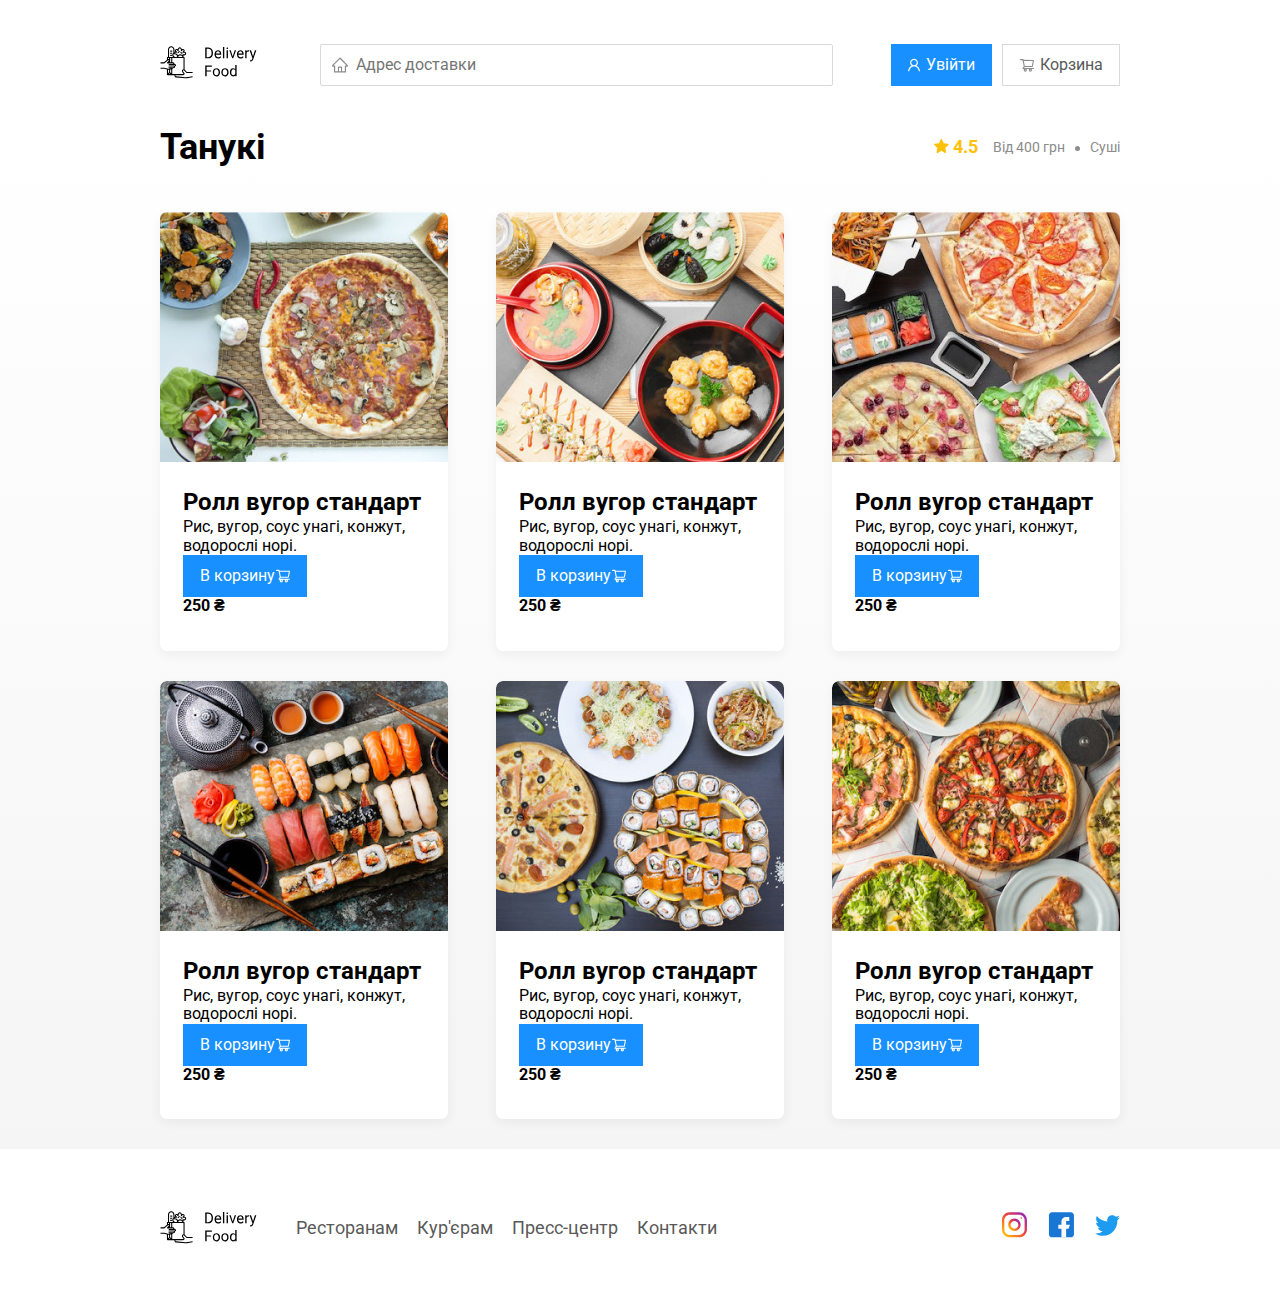
==== restaurant.html @ fbb9a5b4 "add new page" ====
<!DOCTYPE html>
<html lang="X-UA-Compatible">

<head>
    <meta charset="UTF-8">
    <meta http-equiv="X-UA-Compatible" content="IE=edge">
    <meta name="viewport" content="width=device-width, initial-scale=1.0">
    <title>Танукі - доставка їжі до вашого дому</title>
    <link href="https://fonts.googleapis.com/css2?family=Roboto:wght@400;700&display=swap" rel="stylesheet">
    <link rel="stylesheet" href="css/style.css">
    <link rel="stylesheet" href="css/normalize.css">
</head>

<body>
    <div class="container">
        <!-- Шапка сторінки -->
        <header class="header">
            <!-- Лого -->
            <a href="index.html" class="logo">
                <img src="img\logo.svg" alt="Logo" class="logo">
            </a>
            <input type="text" class="input input-adress" placeholder="Aдрес доставки">
            <div class="buttons">
                <button class="button button-primary">
                    <img src="img/user.svg" alt="user" class="button-icon">
                    <span class="button-text">Увійти</span>
                </button>

                <button class="button">
                    <img src="img/shopping-cart.svg" alt="shopping cart" class="button-icon">
                    <span class="button-text">Корзина</span>
                </button>
            </div>
        </header>
    </div>
    <!-- /.container -->
    
    <main class="main">
        <div class="container">             
            <section class="restaurants">
                <div class="section-heading">
                    <h2 class="section-title">Танукі</h2>
                    <div class="card-info">
                        <div class="rating">
                            <img src="img/rating.svg" alt="image" class="rating-star">
                            4.5
                        </div>
                        <div class="price">Від 400 грн</div>
                        <div class="category">Суші</div>
                    </div>
                    <!-- card-info -->
                </div>
                                 
                <div class="cards">
                    <div class="card">
                        <img src="img/image-1.png" alt="image" class="card-image">
                        <div class="card-text">
                            <div class="card-heading">
                                <h3 class="card-title card-title-reg">Ролл вугор стандарт</h3>
                            </div>
                            <!-- card-heading -->
                            <div class="card-info">
                                <div class="ingredients">Рис, вугор, соус унагі, конжут, водорослі норі.</div>
                            </div>
                            <!-- card-info -->
                            <div class="card-buttons">
                                <button class="button button-primary">
                                    <span class="button-card-text">В корзину</span>
                                    <img src="img/shopping-cart-white.svg" alt="shopping-cart" class="button-card-image">
                                </button>
                                <strong class="card-price-bold">250 ₴</strong>
                            </div>
                        </div>
                        <!-- card-text--> 
                    </div>
                    <!-- card --> 
    
                    <div class="card">
                        <img src="img/image-2.png" alt="image" class="card-image">
                        <div class="card-text">
                            <div class="card-heading">
                                <h3 class="card-title card-title-reg">Ролл вугор стандарт</h3>
                            </div>
                            <!-- card-heading -->
                            <div class="card-info">
                                <div class="ingredients">Рис, вугор, соус унагі, конжут, водорослі норі.</div>
                            </div>
                            <!-- card-info -->
                            <div class="card-buttons">
                                <button class="button button-primary">
                                    <span class="button-card-text">В корзину</span>
                                    <img src="img/shopping-cart-white.svg" alt="shopping-cart" class="button-card-image">
                                </button>
                                <strong class="card-price-bold">250 ₴</strong>
                            </div>
                        </div>
                        <!-- card-text-->
                    </div>
                    <!-- card --> 
    
                    <div class="card">
                        <img src="img/image-3.png" alt="image" class="card-image">
                        <div class="card-text">
                            <div class="card-heading">
                                <h3 class="card-title card-title-reg">Ролл вугор стандарт</h3>
                            </div>
                            <!-- card-heading -->
                            <div class="card-info">
                                <div class="ingredients">Рис, вугор, соус унагі, конжут, водорослі норі.</div>
                            </div>
                            <!-- card-info -->
                            <div class="card-buttons">
                                <button class="button button-primary">
                                    <span class="button-card-text">В корзину</span>
                                    <img src="img/shopping-cart-white.svg" alt="shopping-cart" class="button-card-image">
                                </button>
                                <strong class="card-price-bold">250 ₴</strong>
                            </div>
                        </div>
                        <!-- card-text-->
                    </div>
                    <!-- card --> 
    
                    <div class="card">
                        <img src="img/image-4.png" alt="image" class="card-image">
                        <div class="card-text">
                            <div class="card-heading">
                                <h3 class="card-title card-title-reg">Ролл вугор стандарт</h3>
                            </div>
                            <!-- card-heading -->
                            <div class="card-info">
                                <div class="ingredients">Рис, вугор, соус унагі, конжут, водорослі норі.</div>
                            </div>
                            <!-- card-info -->
                            <div class="card-buttons">
                                <button class="button button-primary">
                                    <span class="button-card-text">В корзину</span>
                                    <img src="img/shopping-cart-white.svg" alt="shopping-cart" class="button-card-image">
                                </button>
                                <strong class="card-price-bold">250 ₴</strong>
                            </div>
                        </div>
                        <!-- card-text-->
                    </div>
                    <!-- card --> 
    
                    <div class="card">
                        <img src="img/image-5.png" alt="image" class="card-image">
                        <div class="card-text">
                            <div class="card-heading">
                                <h3 class="card-title card-title-reg">Ролл вугор стандарт</h3>
                            </div>
                            <!-- card-heading -->
                            <div class="card-info">
                                <div class="ingredients">Рис, вугор, соус унагі, конжут, водорослі норі.</div>
                            </div>
                            <!-- card-info -->
                            <div class="card-buttons">
                                <button class="button button-primary">
                                    <span class="button-card-text">В корзину</span>
                                    <img src="img/shopping-cart-white.svg" alt="shopping-cart" class="button-card-image">
                                </button>
                                <strong class="card-price-bold">250 ₴</strong>
                            </div>
                        </div>
                        <!-- card-text-->
                    </div>
                    <!-- card --> 
    
                    <div class="card">
                        <img src="img/image-6.png" alt="image" class="card-image">
                        <div class="card-text">
                            <div class="card-heading">
                                <h3 class="card-title card-title-reg">Ролл вугор стандарт</h3>
                            </div>
                            <!-- card-heading -->
                            <div class="card-info">
                                <div class="ingredients">Рис, вугор, соус унагі, конжут, водорослі норі.</div>
                            </div>
                            <!-- card-info -->
                            <div class="card-buttons">
                                <button class="button button-primary">
                                    <span class="button-card-text">В корзину</span>
                                    <img src="img/shopping-cart-white.svg" alt="shopping-cart" class="button-card-image">
                                </button>
                                <strong class="card-price-bold">250 ₴</strong>
                            </div>
                        </div>
                        <!-- card-text-->
                    </div>
                    <!-- card --> 
                </div>
                <!-- cards --> 
            </section>
        </div>
        <!-- /.container -->
    </main>

    <footer class="footer">
        <div class="container">
            <div class="footer-block">
                <img src="img/logo.svg" alt="logo" class="logo footer-logo">
                <nav class="footer-nav">
                    <a href="#" class="footer-link">Ресторанам</a>
                    <a href="#" class="footer-link">Кур'єрам</a>
                    <a href="#" class="footer-link">Пресс-центр</a>
                    <a href="#" class="footer-link">Контакти</a>
                </nav>
                <div class="social-links">
                    <a href="#" class="social-link"><img src="img/instagram.svg" alt="instagram"></a>
                    <a href="#" class="social-link"><img src="img/facebook.svg" alt="facebook"></a>
                    <a href="#" class="social-link"><img src="img/twitter.svg " width="25px" alt="twitter"></a>
                </div>
                <!-- /.social-links -->
            </div>
            <!-- /.footer-block -->
        </div>
    </footer>
</body>
</html>
---- css/style.css ----
*{
    box-sizing: border-box;
}

.container{
    max-width: 1200px;
    margin: auto;
}

.header{
    display: flex;
    align-items: center;
    justify-content: space-between;
    margin-bottom: 40px;
}

.input{
    background: #FFFFFF;
    border: 1px solid #D9D9D9;
    border-radius: 2px; 
    font-size: 16px;
    line-height: 24px;
    padding: 8px;
    padding-left: 35px;
    background-repeat: no-repeat;
    background-position: left 11px center;
}

.input-adress{
    flex: 0.8;
    background-image: url(../img/home.svg);
}

.input-search{
    width: 300px;
    background-image: url(../img/search.svg);
}

body{
    font-family: 'Roboto', sans-serif;
    padding-top: 44px;
}

.buttons{
    display: flex;
    align-items: center;
}

.button{
    display: flex;
    align-items: center;
    padding: 8px 16px;
    background: #FFFFFF;
    border: 1px solid #D9D9D9;
    box-shadow: 0px 0px 2px rgba(0, 0, 0, 0.0015);
    color: #595959;
    font-size: 16px;
    line-height: 24px;
}

.button-primary{
    background: #1890FF;
    border: 1px solid #1890FF;
    color: #FFFFFF;
    margin-right: 10px;
}

.button-icon{
    margin-right: 6px;
}

.promo{
    box-shadow: 0px 7px 12px rgba(158, 158, 163, 0.1);
    background: #FFF1B8 url(../img/promo-image.png) no-repeat top -50px right -100px;
    border-radius: 10px;
    padding: 68px 78px;
    margin-bottom: 56px;
}

.promo-title{
    font-style: normal;
    font-weight: bold;
    font-size: 39px;
    line-height: 46px;
    color: #302C34;

}

.promo-text{
    font-style: normal;
    font-weight: normal;
    font-size: 24px;
    line-height: 28px;
    color: #302C34;
    max-width: 538px;   
}

.main{
    background: linear-gradient(180deg, rgba(245, 245, 245, 0) 1.04%, #F5F5F5 100%);
}

.section-heading{
    display: flex;
    align-items: center;
    justify-content: space-between;
    margin-bottom: 44px;
}

.section-title{
    font-style: normal;
    font-weight: bold;
    font-size: 36px;
    line-height: 42px;
    color: #000000;
    margin: 0;
}

.cards{
    display: flex;
    align-items: flex-start;
    flex-wrap: wrap;
    justify-content: space-between;
}

.card{
    background: #FFFFFF;
    box-shadow: 0px 4px 12px rgba(0, 0, 0, 0.05);
    border-radius: 7px;
    overflow: hidden;
    margin-bottom: 30px;
    flex-basis: 30%;
}

.card-image{  
    width: 384px;
    height: 250px;
    object-fit: cover;
}

.card-text{
    padding-top: 20px;
    padding-bottom: 35px;
    padding-left: 23px;
    padding-right: 23px;
}

.card-heading{
    display: flex;
    align-items: center;
    justify-content: space-between;
}

.card-title{
    margin: 0;
    font-style: normal;
    font-weight: bold;
    font-size: 24px;
    line-height: 32px;
}

.card-tag{
    font-style: normal;
    font-weight: normal;
    font-size: 12px;
    line-height: 20px;
    color: #FFFFFF;
    background: #262626;
    border-radius: 2px;
    padding: 1px 8px;
}

.card-info{
    display: flex;
    align-items: center;
    flex-wrap: wrap;
}

.rating{
    margin-right: 26px;
    font-style: normal;
    font-weight: bold;
    font-size: 18px;
    line-height: 32px;
    color: #FFC107;
}

.price, .category{
    font-style: normal;
    font-weight: normal;
    font-size: 18px;
    line-height: 32px;
    color: #8C8C8C;

}

.price{
    margin-right: 10px;
}

.category{
    text-overflow: ellipsis;
    overflow: hidden;
    white-space: nowrap;
    max-width: 120px;
}

.price::after{
    content: "";
    width: 5px;
    height: 5px;
    background-color: #8C8C8C;
    display: inline-block;
    vertical-align: middle;
    border-radius: 50%;
    margin-left: 10px;
}

.footer{
   padding: 60px 0; 
}

.footer-block{
    display: flex;
    align-items: center;
    justify-content: space-between;
}

.footer-nav{
    margin-right: auto;
    margin-left: 35px;
}

.footer-link{
    display: inline-block;
    text-decoration: none;
    font-family: 'Roboto';
    font-style: normal;
    font-weight: normal;
    font-size: 18px;
    line-height: 21px;
    color: #595959;
}

.footer-link:not(:last-child){
    margin-right: 15px;
}

.social-links{
    display: flex;
    align-items: center;
}

.social-link:not(:last-child){
    margin-right: 21px;
}

@media (max-width: 1366px){
    .container{
        max-width: 960px;
    }
    .promo{
        background-position: top -20px right -75px;
        background-size: 450px;
    }
    .rating{
        margin-right: 15px;
    }
    .category, .price{
        font-size: 14px;
    }
}

@media (max-width: 992px){
    .container{
        max-width: 750px;
    }
    .promo{
        padding: 50px;
        background-position: top -20px right -250px;
        background-size: 440px;
    }
    .promo-text{
        font-size: 18px;
        max-width: 400px;
    }
    .card{
        flex-basis: 49%;
    }
    .footer-link{
        font-size: 16px;
    }
}

@media (max-width: 768px){
    .container{
        max-width: 560px;
    }
    .promo{
        padding: 50px;
        background-position: top -20px right -250px;
        background-size: 400px;
    }
    .promo-title{
        font-size: 24px;
        line-height: 1.4;
    }
    .promo-text{
        margin-top: 0;
    }
    .card-info{
        flex-wrap: wrap;
    }
    .rating{
        flex-basis: 100%;
    }
    .card-title{
        font-size: 18px;
    }
}

@media (max-width: 578px){
    .container{
        width: 90%;
    }
    .header{
        flex-wrap: wrap;
    }
    .input-adress{
        margin-top: 15px;
        order: 5;
        flex: 1;
    }
    .promo{
        padding: 50px;
        background-position: top -90px right -190px;
        background-size: 300px;
    }
    .promo-title{
        margin-bottom: 10px;
    }
    .section-title{
        font-size: 20px;
    }
    .card{
        flex-basis: 100%;
    }
    .card-image{
        width: 100%;
    }

    .footer{
        padding: 30px 0;
    }

    .footer-block{
        align-items: flex-start;
    }

    .footer-nav{
        margin-left: 0;
        order: 0;
    }

    .footer-logo{
        margin-right: 15px;
        order: 1;
    }
    .social-links{
        order: 2;
    }
}

@media (max-width: 480px){
    .button{
        min-height: 40px;
    }
    
    .button-icon{
        margin: 0;
    }

    .button-text{
        display: none;
    }

    .promo{
        padding: 20px;
    }

    .section-heading{
        flex-wrap: wrap;
    }

    .footer-block{
        flex-wrap: wrap;
        flex-direction: column;
        align-items: center;
    }

    .footer-logo{
        order: 0;
        margin-bottom: 20px;
    }

    .footer-nav{
        margin-bottom: 20px;
        display: flex;
        flex-direction: column;
        margin-right: 0;
        text-align: center;
    }

    .footer-link:not(:last-child){
        margin-right: 0;
    }
}
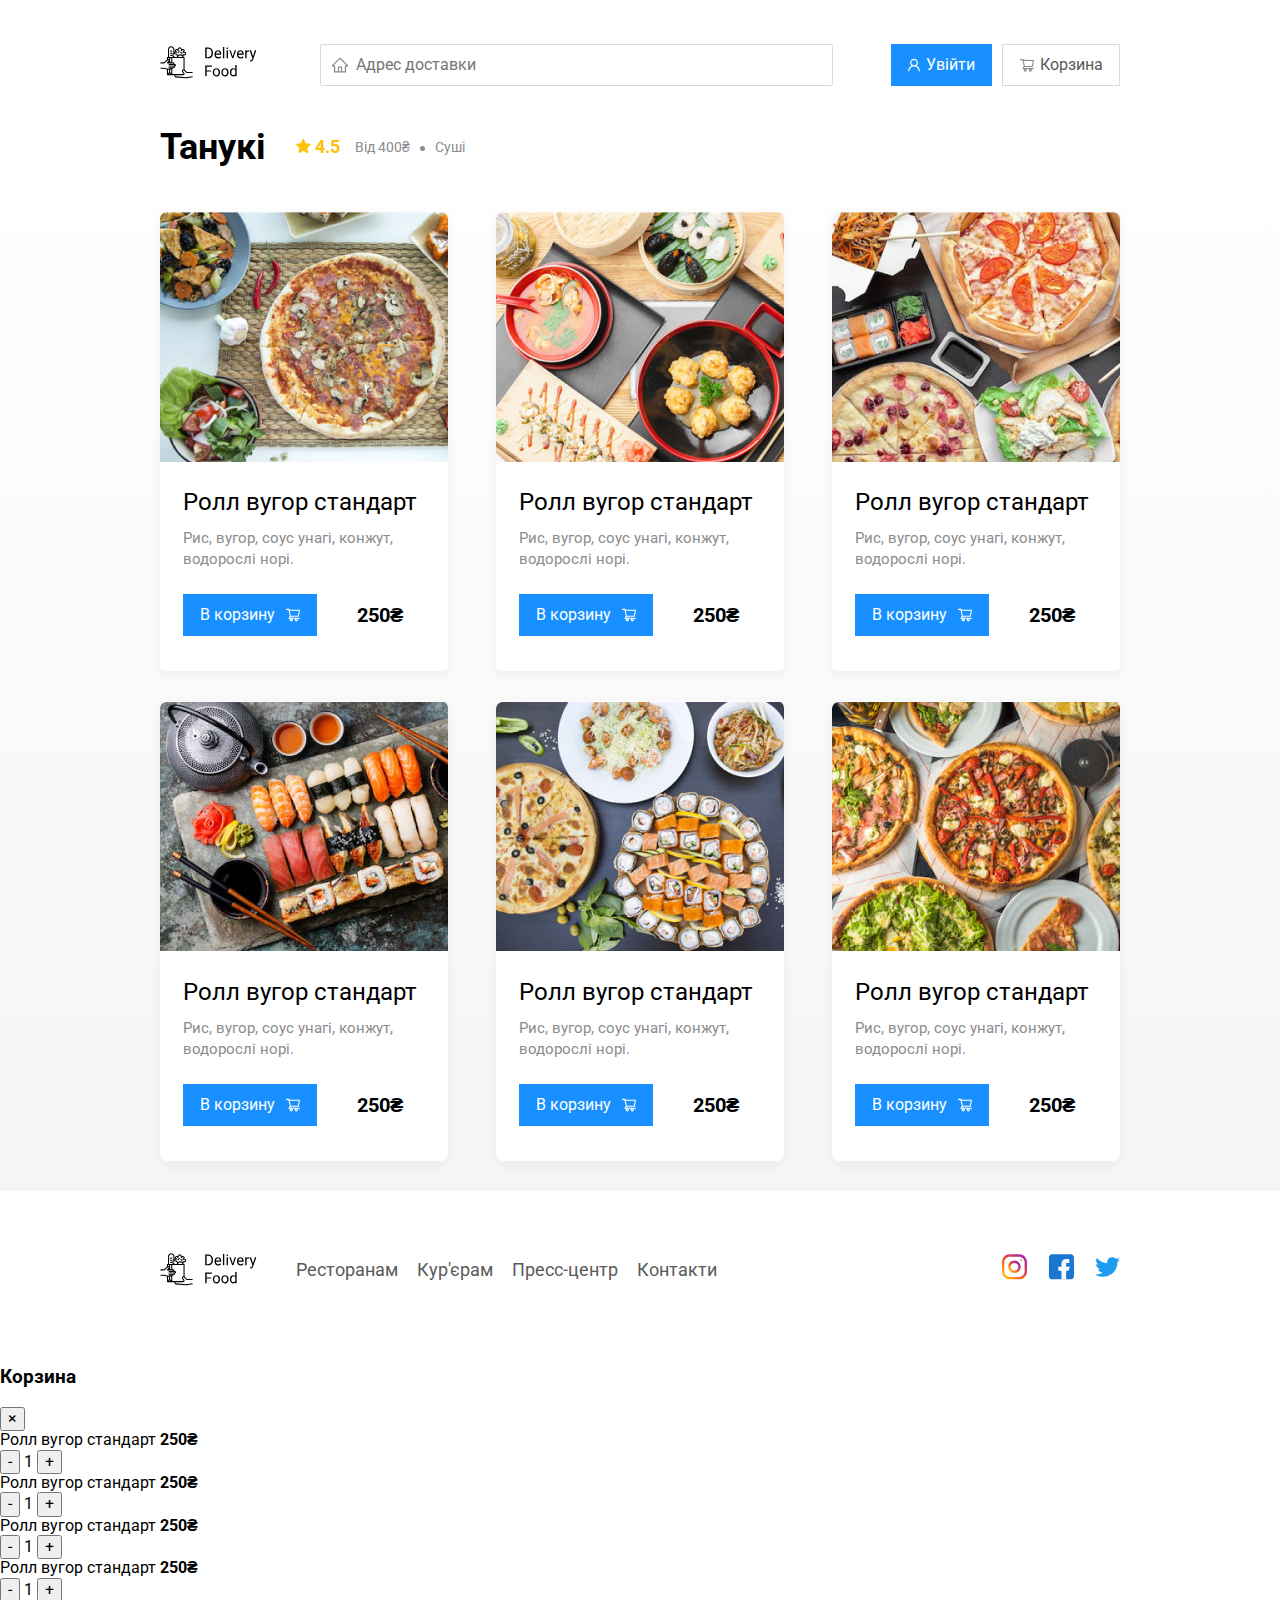
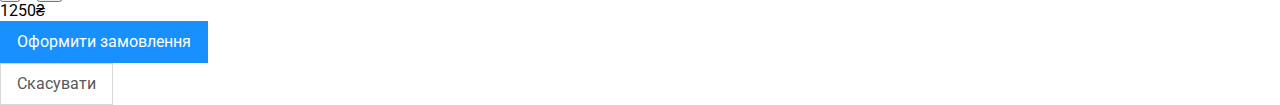
==== commit d0d7978b: "add modal menu" ====
--- a/restaurant.html
+++ b/restaurant.html
@@ -1,220 +1,283 @@
 <!DOCTYPE html>
 <html lang="X-UA-Compatible">
 
-<head>
-    <meta charset="UTF-8">
-    <meta http-equiv="X-UA-Compatible" content="IE=edge">
-    <meta name="viewport" content="width=device-width, initial-scale=1.0">
-    <title>Танукі - доставка їжі до вашого дому</title>
-    <link href="https://fonts.googleapis.com/css2?family=Roboto:wght@400;700&display=swap" rel="stylesheet">
-    <link rel="stylesheet" href="css/style.css">
-    <link rel="stylesheet" href="css/normalize.css">
-</head>
-
-<body>
-    <div class="container">
-        <!-- Шапка сторінки -->
-        <header class="header">
-            <!-- Лого -->
-            <a href="index.html" class="logo">
-                <img src="img\logo.svg" alt="Logo" class="logo">
-            </a>
-            <input type="text" class="input input-adress" placeholder="Aдрес доставки">
-            <div class="buttons">
-                <button class="button button-primary">
-                    <img src="img/user.svg" alt="user" class="button-icon">
-                    <span class="button-text">Увійти</span>
-                </button>
-
-                <button class="button">
-                    <img src="img/shopping-cart.svg" alt="shopping cart" class="button-icon">
-                    <span class="button-text">Корзина</span>
-                </button>
-            </div>
-        </header>
-    </div>
-    <!-- /.container -->
-    
-    <main class="main">
-        <div class="container">             
-            <section class="restaurants">
-                <div class="section-heading">
-                    <h2 class="section-title">Танукі</h2>
-                    <div class="card-info">
-                        <div class="rating">
-                            <img src="img/rating.svg" alt="image" class="rating-star">
-                            4.5
-                        </div>
-                        <div class="price">Від 400 грн</div>
-                        <div class="category">Суші</div>
-                    </div>
-                    <!-- card-info -->
-                </div>
-                                 
-                <div class="cards">
-                    <div class="card">
-                        <img src="img/image-1.png" alt="image" class="card-image">
-                        <div class="card-text">
-                            <div class="card-heading">
-                                <h3 class="card-title card-title-reg">Ролл вугор стандарт</h3>
-                            </div>
-                            <!-- card-heading -->
-                            <div class="card-info">
-                                <div class="ingredients">Рис, вугор, соус унагі, конжут, водорослі норі.</div>
-                            </div>
-                            <!-- card-info -->
-                            <div class="card-buttons">
-                                <button class="button button-primary">
-                                    <span class="button-card-text">В корзину</span>
-                                    <img src="img/shopping-cart-white.svg" alt="shopping-cart" class="button-card-image">
-                                </button>
-                                <strong class="card-price-bold">250 ₴</strong>
-                            </div>
-                        </div>
-                        <!-- card-text--> 
-                    </div>
-                    <!-- card --> 
-    
-                    <div class="card">
-                        <img src="img/image-2.png" alt="image" class="card-image">
-                        <div class="card-text">
-                            <div class="card-heading">
-                                <h3 class="card-title card-title-reg">Ролл вугор стандарт</h3>
-                            </div>
-                            <!-- card-heading -->
-                            <div class="card-info">
-                                <div class="ingredients">Рис, вугор, соус унагі, конжут, водорослі норі.</div>
-                            </div>
-                            <!-- card-info -->
-                            <div class="card-buttons">
-                                <button class="button button-primary">
-                                    <span class="button-card-text">В корзину</span>
-                                    <img src="img/shopping-cart-white.svg" alt="shopping-cart" class="button-card-image">
-                                </button>
-                                <strong class="card-price-bold">250 ₴</strong>
-                            </div>
-                        </div>
-                        <!-- card-text-->
-                    </div>
-                    <!-- card --> 
-    
-                    <div class="card">
-                        <img src="img/image-3.png" alt="image" class="card-image">
-                        <div class="card-text">
-                            <div class="card-heading">
-                                <h3 class="card-title card-title-reg">Ролл вугор стандарт</h3>
-                            </div>
-                            <!-- card-heading -->
-                            <div class="card-info">
-                                <div class="ingredients">Рис, вугор, соус унагі, конжут, водорослі норі.</div>
-                            </div>
-                            <!-- card-info -->
-                            <div class="card-buttons">
-                                <button class="button button-primary">
-                                    <span class="button-card-text">В корзину</span>
-                                    <img src="img/shopping-cart-white.svg" alt="shopping-cart" class="button-card-image">
-                                </button>
-                                <strong class="card-price-bold">250 ₴</strong>
-                            </div>
-                        </div>
-                        <!-- card-text-->
-                    </div>
-                    <!-- card --> 
-    
-                    <div class="card">
-                        <img src="img/image-4.png" alt="image" class="card-image">
-                        <div class="card-text">
-                            <div class="card-heading">
-                                <h3 class="card-title card-title-reg">Ролл вугор стандарт</h3>
-                            </div>
-                            <!-- card-heading -->
-                            <div class="card-info">
-                                <div class="ingredients">Рис, вугор, соус унагі, конжут, водорослі норі.</div>
-                            </div>
-                            <!-- card-info -->
-                            <div class="card-buttons">
-                                <button class="button button-primary">
-                                    <span class="button-card-text">В корзину</span>
-                                    <img src="img/shopping-cart-white.svg" alt="shopping-cart" class="button-card-image">
-                                </button>
-                                <strong class="card-price-bold">250 ₴</strong>
-                            </div>
-                        </div>
-                        <!-- card-text-->
-                    </div>
-                    <!-- card --> 
-    
-                    <div class="card">
-                        <img src="img/image-5.png" alt="image" class="card-image">
-                        <div class="card-text">
-                            <div class="card-heading">
-                                <h3 class="card-title card-title-reg">Ролл вугор стандарт</h3>
-                            </div>
-                            <!-- card-heading -->
-                            <div class="card-info">
-                                <div class="ingredients">Рис, вугор, соус унагі, конжут, водорослі норі.</div>
-                            </div>
-                            <!-- card-info -->
-                            <div class="card-buttons">
-                                <button class="button button-primary">
-                                    <span class="button-card-text">В корзину</span>
-                                    <img src="img/shopping-cart-white.svg" alt="shopping-cart" class="button-card-image">
-                                </button>
-                                <strong class="card-price-bold">250 ₴</strong>
-                            </div>
-                        </div>
-                        <!-- card-text-->
-                    </div>
-                    <!-- card --> 
-    
-                    <div class="card">
-                        <img src="img/image-6.png" alt="image" class="card-image">
-                        <div class="card-text">
-                            <div class="card-heading">
-                                <h3 class="card-title card-title-reg">Ролл вугор стандарт</h3>
-                            </div>
-                            <!-- card-heading -->
-                            <div class="card-info">
-                                <div class="ingredients">Рис, вугор, соус унагі, конжут, водорослі норі.</div>
-                            </div>
-                            <!-- card-info -->
-                            <div class="card-buttons">
-                                <button class="button button-primary">
-                                    <span class="button-card-text">В корзину</span>
-                                    <img src="img/shopping-cart-white.svg" alt="shopping-cart" class="button-card-image">
-                                </button>
-                                <strong class="card-price-bold">250 ₴</strong>
-                            </div>
-                        </div>
-                        <!-- card-text-->
-                    </div>
-                    <!-- card --> 
-                </div>
-                <!-- cards --> 
-            </section>
+    <head>
+        <meta charset="UTF-8">
+        <meta http-equiv="X-UA-Compatible" content="IE=edge">
+        <meta name="viewport" content="width=device-width, initial-scale=1.0">
+        <title>Танукі - доставка їжі до вашого дому</title>
+        <link href="https://fonts.googleapis.com/css2?family=Roboto:wght@400;700&display=swap" rel="stylesheet">
+        <link rel="stylesheet" href="css/style.css">
+        <link rel="stylesheet" href="css/normalize.css">
+    </head>
+
+    <body>
+        <div class="container">
+            <!-- Шапка сторінки -->
+            <header class="header">
+                <!-- Лого -->
+                <a href="index.html" class="logo animated bounce infinite">
+                    <img src="img\logo.svg" alt="Logo" class="logo">
+                </a>
+                <input type="text" class="input input-adress" placeholder="Aдрес доставки">
+                <div class="buttons">
+                    <button class="button button-primary">
+                        <img src="img/user.svg" alt="user" class="button-icon">
+                        <span class="button-text">Увійти</span>
+                    </button>
+
+                    <button class="button" id="cart-button">
+                        <img src="img/shopping-cart.svg" alt="shopping cart" class="button-icon">
+                        <span class="button-text">Корзина</span>
+                    </button>
+                </div>
+            </header>
         </div>
         <!-- /.container -->
-    </main>
-
-    <footer class="footer">
-        <div class="container">
-            <div class="footer-block">
-                <img src="img/logo.svg" alt="logo" class="logo footer-logo">
-                <nav class="footer-nav">
-                    <a href="#" class="footer-link">Ресторанам</a>
-                    <a href="#" class="footer-link">Кур'єрам</a>
-                    <a href="#" class="footer-link">Пресс-центр</a>
-                    <a href="#" class="footer-link">Контакти</a>
-                </nav>
-                <div class="social-links">
-                    <a href="#" class="social-link"><img src="img/instagram.svg" alt="instagram"></a>
-                    <a href="#" class="social-link"><img src="img/facebook.svg" alt="facebook"></a>
-                    <a href="#" class="social-link"><img src="img/twitter.svg " width="25px" alt="twitter"></a>
-                </div>
-                <!-- /.social-links -->
+        
+        <main class="main">
+            <div class="container">             
+                <section class="restaurants">
+                    <div class="section-heading">
+                        <h2 class="section-title">Танукі</h2>
+                        <div class="card-info">
+                            <div class="rating">
+                                <img src="img/rating.svg" alt="image" class="rating-star">
+                                4.5
+                            </div>
+                            <div class="price">Від 400₴</div>
+                            <div class="category">Суші</div>
+                        </div>
+                        <!-- card-info -->
+                    </div>
+                                    
+                    <div class="cards">
+                        <div class="card">
+                            <img src="img/image-1.png" alt="image" class="card-image">
+                            <div class="card-text">
+                                <div class="card-heading">
+                                    <h3 class="card-title card-title-reg">Ролл вугор стандарт</h3>
+                                </div>
+                                <!-- card-heading -->
+                                <div class="card-info">
+                                    <div class="ingredients">Рис, вугор, соус унагі, конжут, водорослі норі.</div>
+                                </div>
+                                <!-- card-info -->
+                                <div class="card-buttons">
+                                    <button class="button button-primary">
+                                        <span class="button-card-text">В корзину</span>
+                                        <img src="img/shopping-cart-white.svg" alt="shopping-cart" class="button-card-image">
+                                    </button>
+                                    <strong class="card-price-bold">250₴</strong>
+                                </div>
+                            </div>
+                            <!-- card-text--> 
+                        </div>
+                        <!-- card --> 
+        
+                        <div class="card">
+                            <img src="img/image-2.png" alt="image" class="card-image">
+                            <div class="card-text">
+                                <div class="card-heading">
+                                    <h3 class="card-title card-title-reg">Ролл вугор стандарт</h3>
+                                </div>
+                                <!-- card-heading -->
+                                <div class="card-info">
+                                    <div class="ingredients">Рис, вугор, соус унагі, конжут, водорослі норі.</div>
+                                </div>
+                                <!-- card-info -->
+                                <div class="card-buttons">
+                                    <button class="button button-primary">
+                                        <span class="button-card-text">В корзину</span>
+                                        <img src="img/shopping-cart-white.svg" alt="shopping-cart" class="button-card-image">
+                                    </button>
+                                    <strong class="card-price-bold">250₴</strong>
+                                </div>
+                            </div>
+                            <!-- card-text-->
+                        </div>
+                        <!-- card --> 
+        
+                        <div class="card">
+                            <img src="img/image-3.png" alt="image" class="card-image">
+                            <div class="card-text">
+                                <div class="card-heading">
+                                    <h3 class="card-title card-title-reg">Ролл вугор стандарт</h3>
+                                </div>
+                                <!-- card-heading -->
+                                <div class="card-info">
+                                    <div class="ingredients">Рис, вугор, соус унагі, конжут, водорослі норі.</div>
+                                </div>
+                                <!-- card-info -->
+                                <div class="card-buttons">
+                                    <button class="button button-primary">
+                                        <span class="button-card-text">В корзину</span>
+                                        <img src="img/shopping-cart-white.svg" alt="shopping-cart" class="button-card-image">
+                                    </button>
+                                    <strong class="card-price-bold">250₴</strong>
+                                </div>
+                            </div>
+                            <!-- card-text-->
+                        </div>
+                        <!-- card --> 
+        
+                        <div class="card">
+                            <img src="img/image-4.png" alt="image" class="card-image">
+                            <div class="card-text">
+                                <div class="card-heading">
+                                    <h3 class="card-title card-title-reg">Ролл вугор стандарт</h3>
+                                </div>
+                                <!-- card-heading -->
+                                <div class="card-info">
+                                    <div class="ingredients">Рис, вугор, соус унагі, конжут, водорослі норі.</div>
+                                </div>
+                                <!-- card-info -->
+                                <div class="card-buttons">
+                                    <button class="button button-primary">
+                                        <span class="button-card-text">В корзину</span>
+                                        <img src="img/shopping-cart-white.svg" alt="shopping-cart" class="button-card-image">
+                                    </button>
+                                    <strong class="card-price-bold">250₴</strong>
+                                </div>
+                            </div>
+                            <!-- card-text-->
+                        </div>
+                        <!-- card --> 
+        
+                        <div class="card">
+                            <img src="img/image-5.png" alt="image" class="card-image">
+                            <div class="card-text">
+                                <div class="card-heading">
+                                    <h3 class="card-title card-title-reg">Ролл вугор стандарт</h3>
+                                </div>
+                                <!-- card-heading -->
+                                <div class="card-info">
+                                    <div class="ingredients">Рис, вугор, соус унагі, конжут, водорослі норі.</div>
+                                </div>
+                                <!-- card-info -->
+                                <div class="card-buttons">
+                                    <button class="button button-primary">
+                                        <span class="button-card-text">В корзину</span>
+                                        <img src="img/shopping-cart-white.svg" alt="shopping-cart" class="button-card-image">
+                                    </button>
+                                    <strong class="card-price-bold">250₴</strong>
+                                </div>
+                            </div>
+                            <!-- card-text-->
+                        </div>
+                        <!-- card --> 
+        
+                        <div class="card">
+                            <img src="img/image-6.png" alt="image" class="card-image">
+                            <div class="card-text">
+                                <div class="card-heading">
+                                    <h3 class="card-title card-title-reg">Ролл вугор стандарт</h3>
+                                </div>
+                                <!-- card-heading -->
+                                <div class="card-info">
+                                    <div class="ingredients">Рис, вугор, соус унагі, конжут, водорослі норі.</div>
+                                </div>
+                                <!-- card-info -->
+                                <div class="card-buttons">
+                                    <button class="button button-primary">
+                                        <span class="button-card-text">В корзину</span>
+                                        <img src="img/shopping-cart-white.svg" alt="shopping-cart" class="button-card-image">
+                                    </button>
+                                    <strong class="card-price-bold">250₴</strong>
+                                </div>
+                            </div>
+                            <!-- card-text-->
+                        </div>
+                        <!-- card --> 
+                    </div>
+                    <!-- cards --> 
+                </section>
             </div>
-            <!-- /.footer-block -->
+            <!-- /.container -->
+        </main>
+
+        <footer class="footer">
+            <div class="container">
+                <div class="footer-block">
+                    <img src="img/logo.svg" alt="logo" class="logo footer-logo">
+                    <nav class="footer-nav">
+                        <a href="#" class="footer-link">Ресторанам</a>
+                        <a href="#" class="footer-link">Кур'єрам</a>
+                        <a href="#" class="footer-link">Пресс-центр</a>
+                        <a href="#" class="footer-link">Контакти</a>
+                    </nav>
+                    <div class="social-links">
+                        <a href="#" class="social-link"><img src="img/instagram.svg" alt="instagram"></a>
+                        <a href="#" class="social-link"><img src="img/facebook.svg" alt="facebook"></a>
+                        <a href="#" class="social-link"><img src="img/twitter.svg " width="25px" alt="twitter"></a>
+                    </div>
+                    <!-- /.social-links -->
+                </div>
+                <!-- /.footer-block -->
+            </div>
+        </footer>
+
+        <div class="modal">
+            <div class="modal-dialog">
+                <div class="modal-header">
+                    <h3 class="modal-title">Корзина</h3>
+                    <button class="close">&times;</button>
+                </div>
+                <!-- /.modal-header -->
+                <div class="modal-body">
+                    <div class="food-row">
+                        <span class="food-name">Ролл вугор стандарт</span>
+                        <strong class="food-price">250₴</strong>
+                        <div class="food-counter">
+                            <button class="counter-button">-</button>
+                            <span class="counter">1</span>
+                            <button class="counter-button">+</button>
+                        </div>
+                    </div>
+                    <!-- /.food-row -->
+                    <div class="food-row">
+                        <span class="food-name">Ролл вугор стандарт</span>
+                        <strong class="food-price">250₴</strong>
+                        <div class="food-counter">
+                            <button class="counter-button">-</button>
+                            <span class="counter">1</span>
+                            <button class="counter-button">+</button>
+                        </div>
+                    </div>
+                    <!-- /.food-row -->
+                    <div class="food-row">
+                        <span class="food-name">Ролл вугор стандарт</span>
+                        <strong class="food-price">250₴</strong>
+                        <div class="food-counter">
+                            <button class="counter-button">-</button>
+                            <span class="counter">1</span>
+                            <button class="counter-button">+</button>
+                        </div>
+                    </div>
+                    <!-- /.food-row -->
+                    <div class="food-row">
+                        <span class="food-name">Ролл вугор стандарт</span>
+                        <strong class="food-price">250₴</strong>
+                        <div class="food-counter">
+                            <button class="counter-button">-</button>
+                            <span class="counter">1</span>
+                            <button class="counter-button">+</button>
+                        </div>
+                    </div>
+                    <!-- /.food-row -->
+                </div>
+                <!-- /.modal-body -->
+                <div class="modal-footer">
+                    <span class="modal-pricetag">1250₴</span>
+                    <div class="footer-buttons">
+                        <button class="button button-primary">Оформити замовлення</button>
+                        <button class="button">Скасувати</button>
+                    </div>
+                </div>
+                <!-- /.modal-footer -->
+            </div>
+            <!-- /.modal-dialog -->
         </div>
-    </footer>
-</body>
+        <script src="js/main.js"></script>
+    </body>
 </html>--- a/css/style.css
+++ b/css/style.css
@@ -34,6 +34,7 @@
 .input-search{
     width: 300px;
     background-image: url(../img/search.svg);
+    margin-left: auto;
 }
 
 body{
@@ -69,6 +70,10 @@
     margin-right: 6px;
 }
 
+.button-card-text{
+    margin-right: 10px;
+}
+
 .promo{
     box-shadow: 0px 7px 12px rgba(158, 158, 163, 0.1);
     background: #FFF1B8 url(../img/promo-image.png) no-repeat top -50px right -100px;
@@ -102,7 +107,6 @@
 .section-heading{
     display: flex;
     align-items: center;
-    justify-content: space-between;
     margin-bottom: 44px;
 }
 
@@ -113,6 +117,7 @@
     line-height: 42px;
     color: #000000;
     margin: 0;
+    margin-right: 30px;
 }
 
 .cards{
@@ -129,6 +134,7 @@
     overflow: hidden;
     margin-bottom: 30px;
     flex-basis: 30%;
+    text-decoration: none;
 }
 
 .card-image{  
@@ -156,6 +162,10 @@
     font-weight: bold;
     font-size: 24px;
     line-height: 32px;
+}
+
+.card-title-reg{
+    font-weight: 400;
 }
 
 .card-tag{
@@ -175,6 +185,19 @@
     flex-wrap: wrap;
 }
 
+.card-buttons{
+    display: flex;
+    align-items: center;
+    margin-top: 24px;
+}
+
+.card-price-bold{
+    font-weight: bold;
+    font-size: 20px;
+    line-height: 32px;
+    margin-left: 30px;
+}
+
 .rating{
     margin-right: 26px;
     font-style: normal;
@@ -195,6 +218,13 @@
 
 .price{
     margin-right: 10px;
+}
+
+.ingredients{
+    margin-top: 10px;
+    font-size: 15px;
+    line-height: 21px;
+    color: #8C8C8C;
 }
 
 .category{
@@ -310,7 +340,7 @@
     .card-info{
         flex-wrap: wrap;
     }
-    .rating{
+    .card .rating{
         flex-basis: 100%;
     }
     .card-title{
@@ -374,7 +404,7 @@
     .button{
         min-height: 40px;
     }
-    
+
     .button-icon{
         margin: 0;
     }
